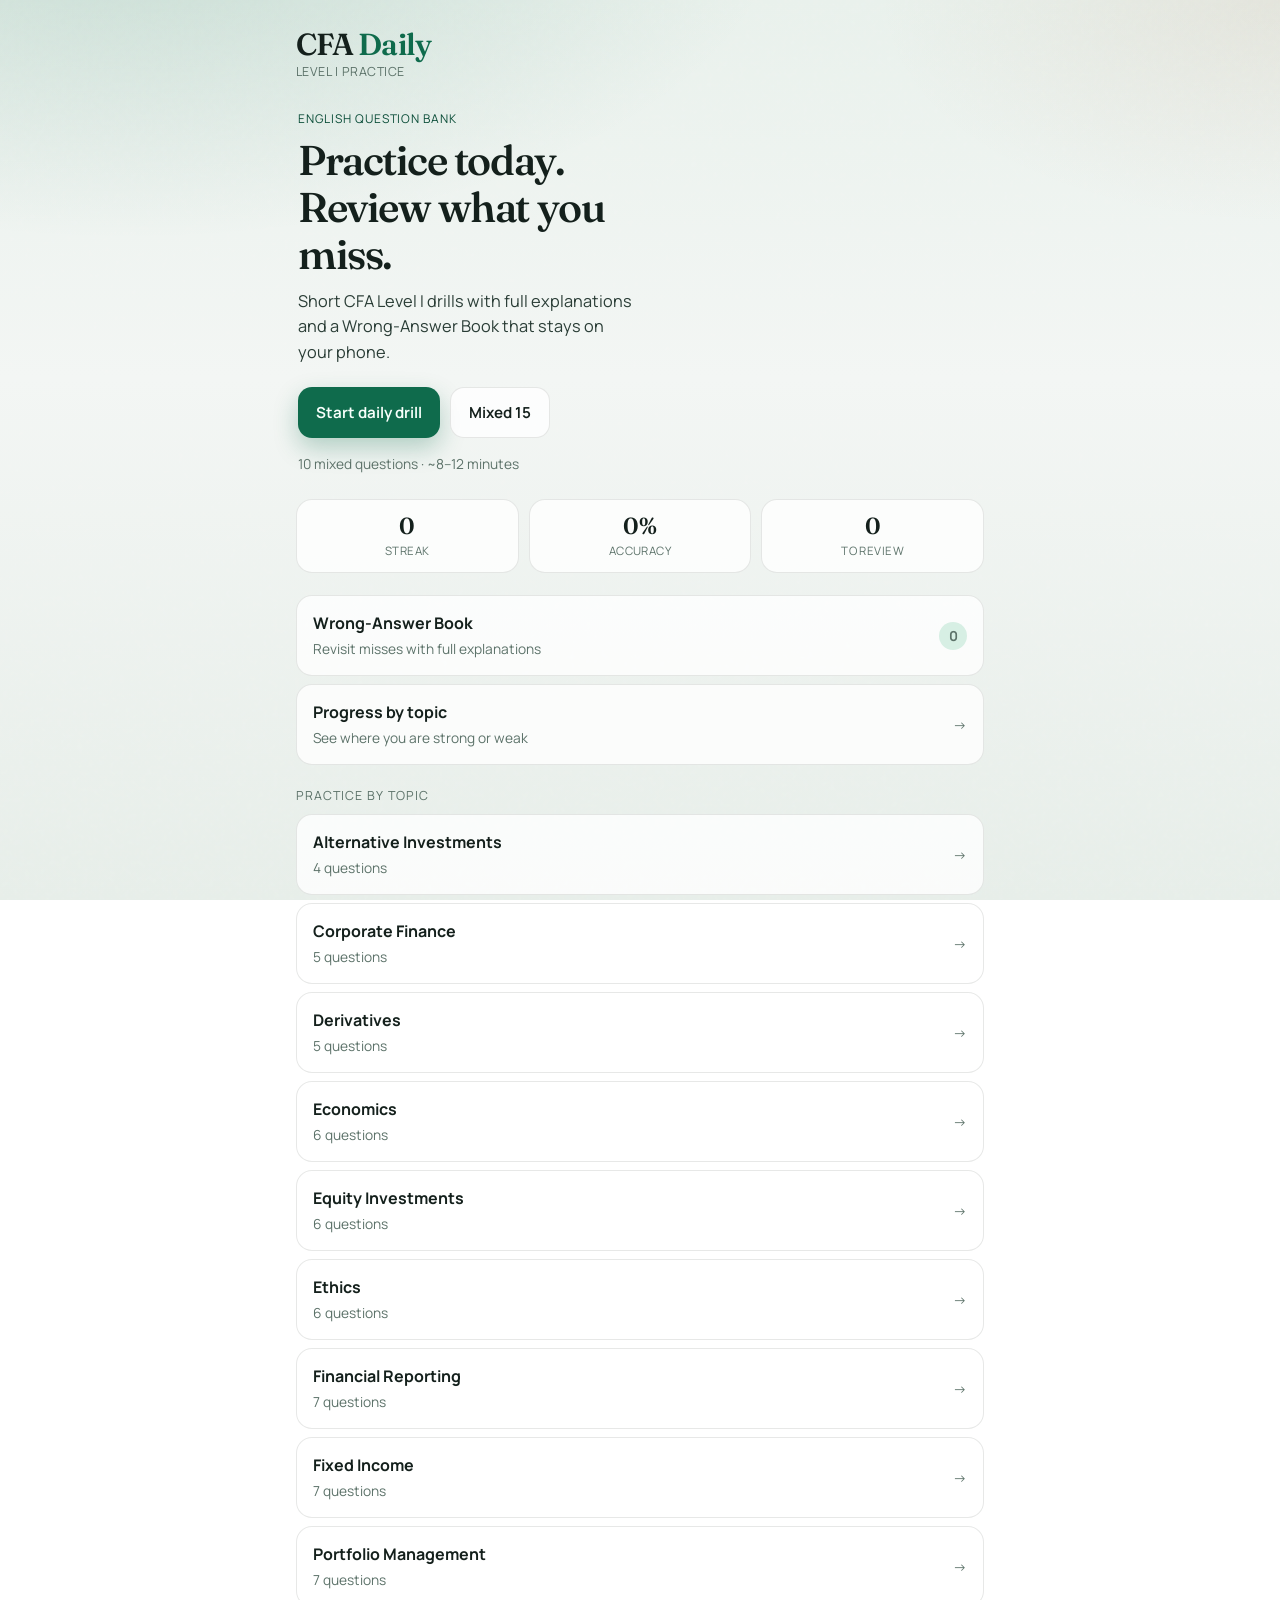
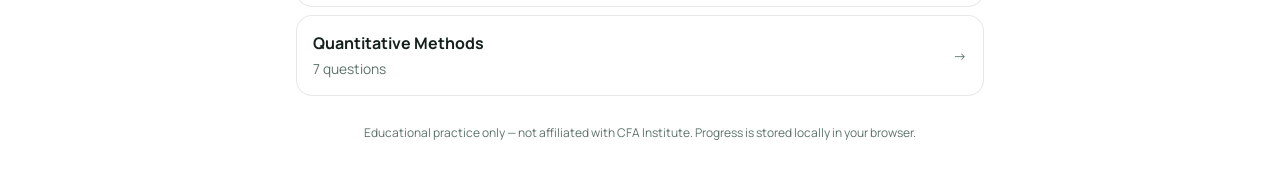
==== cfa-prep/index.html @ 981ec072 "Add CFA Daily: mobile Level I practice quiz English question bank with explanations, daily drills, t" ====
<!DOCTYPE html>
<html lang="en">
  <head>
    <meta charset="UTF-8" />
    <meta name="viewport" content="width=device-width, initial-scale=1, viewport-fit=cover" />
    <meta name="theme-color" content="#0f6b4c" />
    <meta name="description" content="CFA Level I practice quiz with explanations and wrong-answer review. Mobile-friendly daily drill." />
    <meta name="apple-mobile-web-app-capable" content="yes" />
    <meta name="apple-mobile-web-app-status-bar-style" content="default" />
    <title>CFA Daily — Practice &amp; Review</title>
    <link rel="preconnect" href="https://fonts.googleapis.com" />
    <link rel="preconnect" href="https://fonts.gstatic.com" crossorigin />
    <link href="https://fonts.googleapis.com/css2?family=Fraunces:opsz,wght@9..144,500;9..144,600;9..144,700&family=Manrope:wght@400;500;600;700;800&display=swap" rel="stylesheet" />
    <link rel="stylesheet" href="./css/styles.css" />
    <link rel="icon" href="data:image/svg+xml,%3Csvg xmlns='http://www.w3.org/2000/svg' viewBox='0 0 64 64'%3E%3Crect width='64' height='64' rx='14' fill='%230f6b4c'/%3E%3Ctext x='50%25' y='54%25' text-anchor='middle' font-size='28' font-family='Georgia,serif' fill='white'%3EC%3C/text%3E%3C/svg%3E" />
  </head>
  <body>
    <div id="app">
      <header class="topbar">
        <div class="brand">
          <div class="brand-mark">CFA <span>Daily</span></div>
          <div class="brand-sub">Level I practice</div>
        </div>
        <button type="button" class="icon-btn hidden" id="btn-back" aria-label="Back to home">
          <svg width="18" height="18" viewBox="0 0 24 24" fill="none" stroke="currentColor" stroke-width="2.2" stroke-linecap="round" stroke-linejoin="round" aria-hidden="true"><path d="M15 18l-6-6 6-6"/></svg>
        </button>
      </header>

      <!-- HOME -->
      <section class="screen active" data-screen="home">
        <div class="hero-panel">
          <div class="hero-kicker">English question bank</div>
          <h1 class="hero-title">Practice today. Review what you miss.</h1>
          <p class="hero-copy">Short CFA Level I drills with full explanations and a Wrong-Answer Book that stays on your phone.</p>
          <div class="cta-row">
            <button type="button" class="btn btn-primary" id="btn-daily"><span id="daily-cta">Start daily drill</span></button>
            <button type="button" class="btn btn-secondary" id="btn-mixed">Mixed 15</button>
          </div>
          <p class="brand-sub" id="daily-hint" style="text-transform:none;letter-spacing:0;margin:-12px 0 20px;font-size:0.86rem">10 mixed questions · ~8–12 minutes</p>
        </div>

        <div class="stats-strip" aria-label="Progress summary">
          <div class="stat">
            <div class="stat-value" id="stat-streak">0</div>
            <div class="stat-label">Streak</div>
          </div>
          <div class="stat">
            <div class="stat-value" id="stat-accuracy">0%</div>
            <div class="stat-label">Accuracy</div>
          </div>
          <div class="stat">
            <div class="stat-value" id="stat-wrong">0</div>
            <div class="stat-label">To review</div>
          </div>
        </div>

        <div class="menu-list" style="margin-bottom:22px">
          <button type="button" class="menu-item" id="btn-wrongbook">
            <div>
              <strong>Wrong-Answer Book</strong>
              <span>Revisit misses with full explanations</span>
            </div>
            <span class="badge" id="wrong-count-badge">0</span>
          </button>
          <button type="button" class="menu-item" id="btn-progress">
            <div>
              <strong>Progress by topic</strong>
              <span>See where you are strong or weak</span>
            </div>
            <span class="chev" aria-hidden="true">→</span>
          </button>
        </div>

        <p class="section-label">Practice by topic</p>
        <div class="topic-list" id="topic-list"></div>

        <p class="footer-note">Educational practice only — not affiliated with CFA Institute. Progress is stored locally in your browser.</p>
      </section>

      <!-- QUIZ -->
      <section class="screen" data-screen="quiz">
        <div class="quiz-meta">
          <span id="quiz-progress-label">Question 1 of 10</span>
          <span id="quiz-mode-label">Daily drill</span>
        </div>
        <div class="progress-track" aria-hidden="true"><div class="progress-fill" id="progress-fill"></div></div>
        <div class="topic-chip" id="topic-chip">Ethics</div>
        <h2 class="stem" id="stem"></h2>
        <div class="choices" id="choices"></div>
        <div class="feedback hidden" id="feedback"></div>
        <div class="quiz-actions hidden" id="quiz-actions">
          <button type="button" class="btn btn-primary btn-block" id="btn-next">Next question</button>
        </div>
      </section>

      <!-- RESULTS -->
      <section class="screen" data-screen="results">
        <div class="result-card">
          <div class="hero-kicker">Session complete</div>
          <div class="result-score" id="result-score">0%</div>
          <p id="result-detail">0 correct · 0 missed</p>
          <p id="result-note" style="margin-top:12px;max-width:32ch;margin-left:auto;margin-right:auto"></p>
        </div>
        <div class="cta-row" style="flex-direction:column">
          <button type="button" class="btn btn-primary btn-block" id="btn-results-review">Review missed in this session</button>
          <button type="button" class="btn btn-secondary btn-block" id="btn-results-home">Back to home</button>
        </div>
      </section>

      <!-- WRONG BOOK -->
      <section class="screen" data-screen="wrongbook">
        <h1 class="hero-title" style="font-size:1.8rem;max-width:none;margin-bottom:8px">Wrong-Answer Book</h1>
        <p class="hero-copy" style="margin-bottom:16px">Missed questions and explanations. Get them right in review mode to clear them.</p>
        <div class="cta-row">
          <button type="button" class="btn btn-primary" id="btn-review-wrongs">Quiz me on these</button>
          <button type="button" class="btn btn-secondary" id="btn-clear-wrongs">Clear book</button>
        </div>
        <div id="wrong-list"></div>
      </section>

      <!-- PROGRESS -->
      <section class="screen" data-screen="progress">
        <h1 class="hero-title" style="font-size:1.8rem;max-width:none;margin-bottom:16px">Your progress</h1>
        <div class="stats-strip">
          <div class="stat">
            <div class="stat-value" id="prog-answered">0</div>
            <div class="stat-label">Answered</div>
          </div>
          <div class="stat">
            <div class="stat-value" id="prog-correct">0</div>
            <div class="stat-label">Correct</div>
          </div>
          <div class="stat">
            <div class="stat-value" id="prog-accuracy">0%</div>
            <div class="stat-label">Accuracy</div>
          </div>
        </div>
        <div class="stat" style="margin-bottom:18px;text-align:left;display:flex;justify-content:space-between;align-items:center">
          <div>
            <div class="stat-label" style="text-align:left">Daily streak</div>
            <div style="font-size:0.9rem;color:var(--muted);margin-top:4px">Complete one daily drill per day</div>
          </div>
          <div class="stat-value" id="prog-streak" style="margin:0">0</div>
        </div>
        <p class="section-label">By topic</p>
        <div class="topic-list" id="topic-stats"></div>
        <div class="settings-card" style="margin-top:20px">
          <h3>Reset this device</h3>
          <p>Clears streak, accuracy, and Wrong-Answer Book stored in this browser.</p>
          <button type="button" class="btn btn-secondary" id="btn-reset">Reset progress</button>
        </div>
      </section>
    </div>

    <script src="./data/questions.js"></script>
    <script src="./js/app.js"></script>
  </body>
</html>
---- cfa-prep/css/styles.css ----
:root {
  --ink: #14201c;
  --ink-soft: #2a3d36;
  --muted: #5c7269;
  --line: rgba(20, 32, 28, 0.1);
  --paper: #f3f6f4;
  --panel: rgba(255, 255, 255, 0.78);
  --panel-solid: #ffffff;
  --accent: #0f6b4c;
  --accent-deep: #0a4d38;
  --accent-soft: #d7efe4;
  --warn: #9a4b1a;
  --danger: #9b2c2c;
  --ok: #0f6b4c;
  --shadow: 0 18px 50px rgba(20, 32, 28, 0.08);
  --radius: 18px;
  --font-display: "Fraunces", Georgia, serif;
  --font-body: "Manrope", "Segoe UI", sans-serif;
  --safe-bottom: env(safe-area-inset-bottom, 0px);
}

*,
*::before,
*::after {
  box-sizing: border-box;
}

html {
  -webkit-text-size-adjust: 100%;
}

body {
  margin: 0;
  min-height: 100dvh;
  font-family: var(--font-body);
  color: var(--ink);
  background:
    radial-gradient(1200px 600px at 10% -10%, rgba(15, 107, 76, 0.16), transparent 55%),
    radial-gradient(900px 500px at 100% 0%, rgba(154, 75, 26, 0.08), transparent 45%),
    linear-gradient(180deg, #e9f1ec 0%, var(--paper) 42%, #e7eee9 100%);
  background-attachment: fixed;
}

body::before {
  content: "";
  position: fixed;
  inset: 0;
  pointer-events: none;
  opacity: 0.35;
  background-image: url("data:image/svg+xml,%3Csvg viewBox='0 0 200 200' xmlns='http://www.w3.org/2000/svg'%3E%3Cfilter id='n'%3E%3CfeTurbulence type='fractalNoise' baseFrequency='0.85' numOctaves='2' stitchTiles='stitch'/%3E%3C/filter%3E%3Crect width='100%25' height='100%25' filter='url(%23n)' opacity='0.45'/%3E%3C/svg%3E");
  mix-blend-mode: soft-light;
  z-index: 0;
}

#app {
  position: relative;
  z-index: 1;
  width: min(720px, 100%);
  margin: 0 auto;
  min-height: 100dvh;
  padding: 20px 16px calc(28px + var(--safe-bottom));
}

.topbar {
  display: flex;
  align-items: center;
  justify-content: space-between;
  gap: 12px;
  margin-bottom: 18px;
}

.brand {
  display: flex;
  flex-direction: column;
  gap: 2px;
}

.brand-mark {
  font-family: var(--font-display);
  font-weight: 600;
  font-size: clamp(1.55rem, 5vw, 1.9rem);
  letter-spacing: -0.03em;
  line-height: 1.1;
  color: var(--ink);
}

.brand-mark span {
  color: var(--accent);
}

.brand-sub {
  font-size: 0.78rem;
  color: var(--muted);
  letter-spacing: 0.04em;
  text-transform: uppercase;
}

.icon-btn {
  appearance: none;
  border: 1px solid var(--line);
  background: var(--panel);
  backdrop-filter: blur(10px);
  color: var(--ink);
  width: 42px;
  height: 42px;
  border-radius: 12px;
  display: grid;
  place-items: center;
  cursor: pointer;
  transition: transform 0.2s ease, background 0.2s ease;
}

.icon-btn:active {
  transform: scale(0.96);
}

.screen {
  display: none;
  animation: rise 0.45s ease both;
}

.screen.active {
  display: block;
}

@keyframes rise {
  from {
    opacity: 0;
    transform: translateY(10px);
  }
  to {
    opacity: 1;
    transform: translateY(0);
  }
}

.hero-panel {
  padding: 8px 2px 6px;
}

.hero-kicker {
  display: inline-block;
  font-size: 0.75rem;
  letter-spacing: 0.08em;
  text-transform: uppercase;
  color: var(--accent-deep);
  margin-bottom: 10px;
}

.hero-title {
  font-family: var(--font-display);
  font-size: clamp(2rem, 7vw, 2.6rem);
  font-weight: 550;
  letter-spacing: -0.035em;
  line-height: 1.12;
  margin: 0 0 12px;
  max-width: 14ch;
}

.hero-copy {
  margin: 0 0 22px;
  color: var(--ink-soft);
  font-size: 1.02rem;
  line-height: 1.55;
  max-width: 34ch;
}

.cta-row {
  display: flex;
  flex-wrap: wrap;
  gap: 10px;
  margin-bottom: 28px;
}

.btn {
  appearance: none;
  border: none;
  border-radius: 14px;
  padding: 14px 18px;
  font-family: var(--font-body);
  font-weight: 650;
  font-size: 0.95rem;
  cursor: pointer;
  transition: transform 0.18s ease, box-shadow 0.18s ease, background 0.18s ease;
}

.btn:active {
  transform: translateY(1px) scale(0.99);
}

.btn-primary {
  background: var(--accent);
  color: #f7fffb;
  box-shadow: 0 10px 24px rgba(15, 107, 76, 0.28);
}

.btn-primary:hover {
  background: var(--accent-deep);
}

.btn-secondary {
  background: var(--panel);
  color: var(--ink);
  border: 1px solid var(--line);
  backdrop-filter: blur(8px);
}

.btn-ghost {
  background: transparent;
  color: var(--accent-deep);
  padding-inline: 8px;
}

.btn-block {
  width: 100%;
}

.stats-strip {
  display: grid;
  grid-template-columns: repeat(3, 1fr);
  gap: 10px;
  margin-bottom: 22px;
}

.stat {
  background: var(--panel);
  border: 1px solid var(--line);
  border-radius: 16px;
  padding: 14px 12px;
  text-align: center;
  backdrop-filter: blur(8px);
}

.stat-value {
  font-family: var(--font-display);
  font-size: 1.45rem;
  font-weight: 600;
  line-height: 1;
  margin-bottom: 6px;
}

.stat-label {
  font-size: 0.72rem;
  color: var(--muted);
  letter-spacing: 0.04em;
  text-transform: uppercase;
}

.section-label {
  font-size: 0.78rem;
  letter-spacing: 0.08em;
  text-transform: uppercase;
  color: var(--muted);
  margin: 0 0 10px;
}

.topic-list,
.menu-list {
  display: flex;
  flex-direction: column;
  gap: 8px;
}

.menu-item,
.topic-item {
  display: flex;
  align-items: center;
  justify-content: space-between;
  gap: 12px;
  width: 100%;
  text-align: left;
  padding: 16px 16px;
  border-radius: 16px;
  border: 1px solid var(--line);
  background: var(--panel);
  backdrop-filter: blur(8px);
  color: inherit;
  font: inherit;
  cursor: pointer;
  transition: transform 0.18s ease, border-color 0.18s ease, background 0.18s ease;
}

.menu-item:hover,
.topic-item:hover {
  border-color: rgba(15, 107, 76, 0.35);
  background: rgba(255, 255, 255, 0.92);
}

.menu-item:active,
.topic-item:active {
  transform: scale(0.99);
}

.menu-item strong,
.topic-item strong {
  display: block;
  font-weight: 700;
  margin-bottom: 3px;
}

.menu-item span,
.topic-item span {
  color: var(--muted);
  font-size: 0.86rem;
}

.chev {
  color: var(--accent);
  font-size: 1.2rem;
  flex-shrink: 0;
}

.badge {
  display: inline-flex;
  align-items: center;
  justify-content: center;
  min-width: 28px;
  height: 28px;
  padding: 0 8px;
  border-radius: 999px;
  background: var(--accent-soft);
  color: var(--accent-deep);
  font-size: 0.8rem;
  font-weight: 700;
}

.quiz-meta {
  display: flex;
  align-items: center;
  justify-content: space-between;
  gap: 10px;
  margin-bottom: 14px;
  color: var(--muted);
  font-size: 0.85rem;
}

.progress-track {
  height: 6px;
  border-radius: 999px;
  background: rgba(20, 32, 28, 0.08);
  overflow: hidden;
  margin-bottom: 18px;
}

.progress-fill {
  height: 100%;
  width: 0%;
  background: linear-gradient(90deg, var(--accent), #1fa875);
  border-radius: inherit;
  transition: width 0.35s ease;
}

.topic-chip {
  display: inline-block;
  font-size: 0.72rem;
  letter-spacing: 0.05em;
  text-transform: uppercase;
  color: var(--accent-deep);
  background: var(--accent-soft);
  padding: 6px 10px;
  border-radius: 999px;
  margin-bottom: 12px;
}

.stem {
  font-family: var(--font-display);
  font-size: clamp(1.2rem, 4.4vw, 1.45rem);
  font-weight: 550;
  line-height: 1.35;
  letter-spacing: -0.02em;
  margin: 0 0 18px;
}

.choices {
  display: flex;
  flex-direction: column;
  gap: 10px;
}

.choice {
  appearance: none;
  width: 100%;
  text-align: left;
  border: 1px solid var(--line);
  background: var(--panel-solid);
  border-radius: 16px;
  padding: 14px 14px 14px 16px;
  font: inherit;
  color: inherit;
  cursor: pointer;
  display: grid;
  grid-template-columns: 28px 1fr;
  gap: 12px;
  align-items: start;
  transition: border-color 0.2s ease, background 0.2s ease, transform 0.15s ease;
}

.choice:active:not(:disabled) {
  transform: scale(0.99);
}

.choice:disabled {
  cursor: default;
}

.choice-key {
  width: 28px;
  height: 28px;
  border-radius: 9px;
  display: grid;
  place-items: center;
  font-weight: 700;
  font-size: 0.82rem;
  background: #eef3f0;
  color: var(--ink-soft);
}

.choice.selected {
  border-color: rgba(15, 107, 76, 0.55);
  background: #f2fbf7;
}

.choice.correct {
  border-color: rgba(15, 107, 76, 0.7);
  background: #e8f7ef;
}

.choice.correct .choice-key {
  background: var(--accent);
  color: white;
}

.choice.wrong {
  border-color: rgba(155, 44, 44, 0.55);
  background: #fdf2f2;
}

.choice.wrong .choice-key {
  background: var(--danger);
  color: white;
}

.feedback {
  margin-top: 16px;
  padding: 16px;
  border-radius: 16px;
  border: 1px solid var(--line);
  background: rgba(255, 255, 255, 0.9);
  animation: rise 0.35s ease both;
}

.feedback.ok {
  border-color: rgba(15, 107, 76, 0.3);
}

.feedback.bad {
  border-color: rgba(155, 44, 44, 0.25);
}

.feedback-title {
  font-weight: 750;
  margin-bottom: 8px;
}

.feedback-title.ok {
  color: var(--ok);
}

.feedback-title.bad {
  color: var(--danger);
}

.feedback p {
  margin: 0;
  color: var(--ink-soft);
  line-height: 1.55;
  font-size: 0.95rem;
}

.quiz-actions {
  margin-top: 16px;
  display: flex;
  gap: 10px;
}

.result-card {
  background: var(--panel);
  border: 1px solid var(--line);
  border-radius: 20px;
  padding: 22px 18px;
  text-align: center;
  margin-bottom: 18px;
  box-shadow: var(--shadow);
}

.result-score {
  font-family: var(--font-display);
  font-size: 3rem;
  font-weight: 600;
  letter-spacing: -0.04em;
  line-height: 1;
  margin: 8px 0 6px;
  color: var(--accent-deep);
}

.result-card p {
  margin: 0;
  color: var(--muted);
}

.review-item {
  border: 1px solid var(--line);
  background: var(--panel);
  border-radius: 16px;
  padding: 16px;
  margin-bottom: 10px;
}

.review-item h3 {
  font-family: var(--font-display);
  font-size: 1.05rem;
  font-weight: 550;
  margin: 8px 0 10px;
  line-height: 1.35;
}

.review-meta {
  display: flex;
  flex-wrap: wrap;
  gap: 8px;
  align-items: center;
  margin-bottom: 4px;
}

.pill {
  font-size: 0.72rem;
  padding: 4px 8px;
  border-radius: 999px;
  background: #eef2f0;
  color: var(--muted);
}

.pill.danger {
  background: #fde8e8;
  color: var(--danger);
}

.your-answer,
.correct-answer {
  font-size: 0.9rem;
  margin: 6px 0;
  line-height: 1.4;
}

.your-answer {
  color: var(--danger);
}

.correct-answer {
  color: var(--ok);
}

.explain {
  margin-top: 10px;
  padding-top: 10px;
  border-top: 1px solid var(--line);
  color: var(--ink-soft);
  font-size: 0.92rem;
  line-height: 1.5;
}

.empty {
  text-align: center;
  padding: 36px 16px;
  color: var(--muted);
}

.empty h2 {
  font-family: var(--font-display);
  color: var(--ink);
  margin: 0 0 8px;
}

.settings-card {
  background: var(--panel);
  border: 1px solid var(--line);
  border-radius: 16px;
  padding: 16px;
  margin-bottom: 12px;
}

.settings-card h3 {
  margin: 0 0 6px;
  font-size: 1rem;
}

.settings-card p {
  margin: 0 0 12px;
  color: var(--muted);
  font-size: 0.9rem;
  line-height: 1.45;
}

.footer-note {
  margin-top: 28px;
  font-size: 0.75rem;
  color: var(--muted);
  line-height: 1.45;
  text-align: center;
}

.hidden {
  display: none !important;
}

@media (min-width: 720px) {
  #app {
    padding-top: 28px;
  }
}
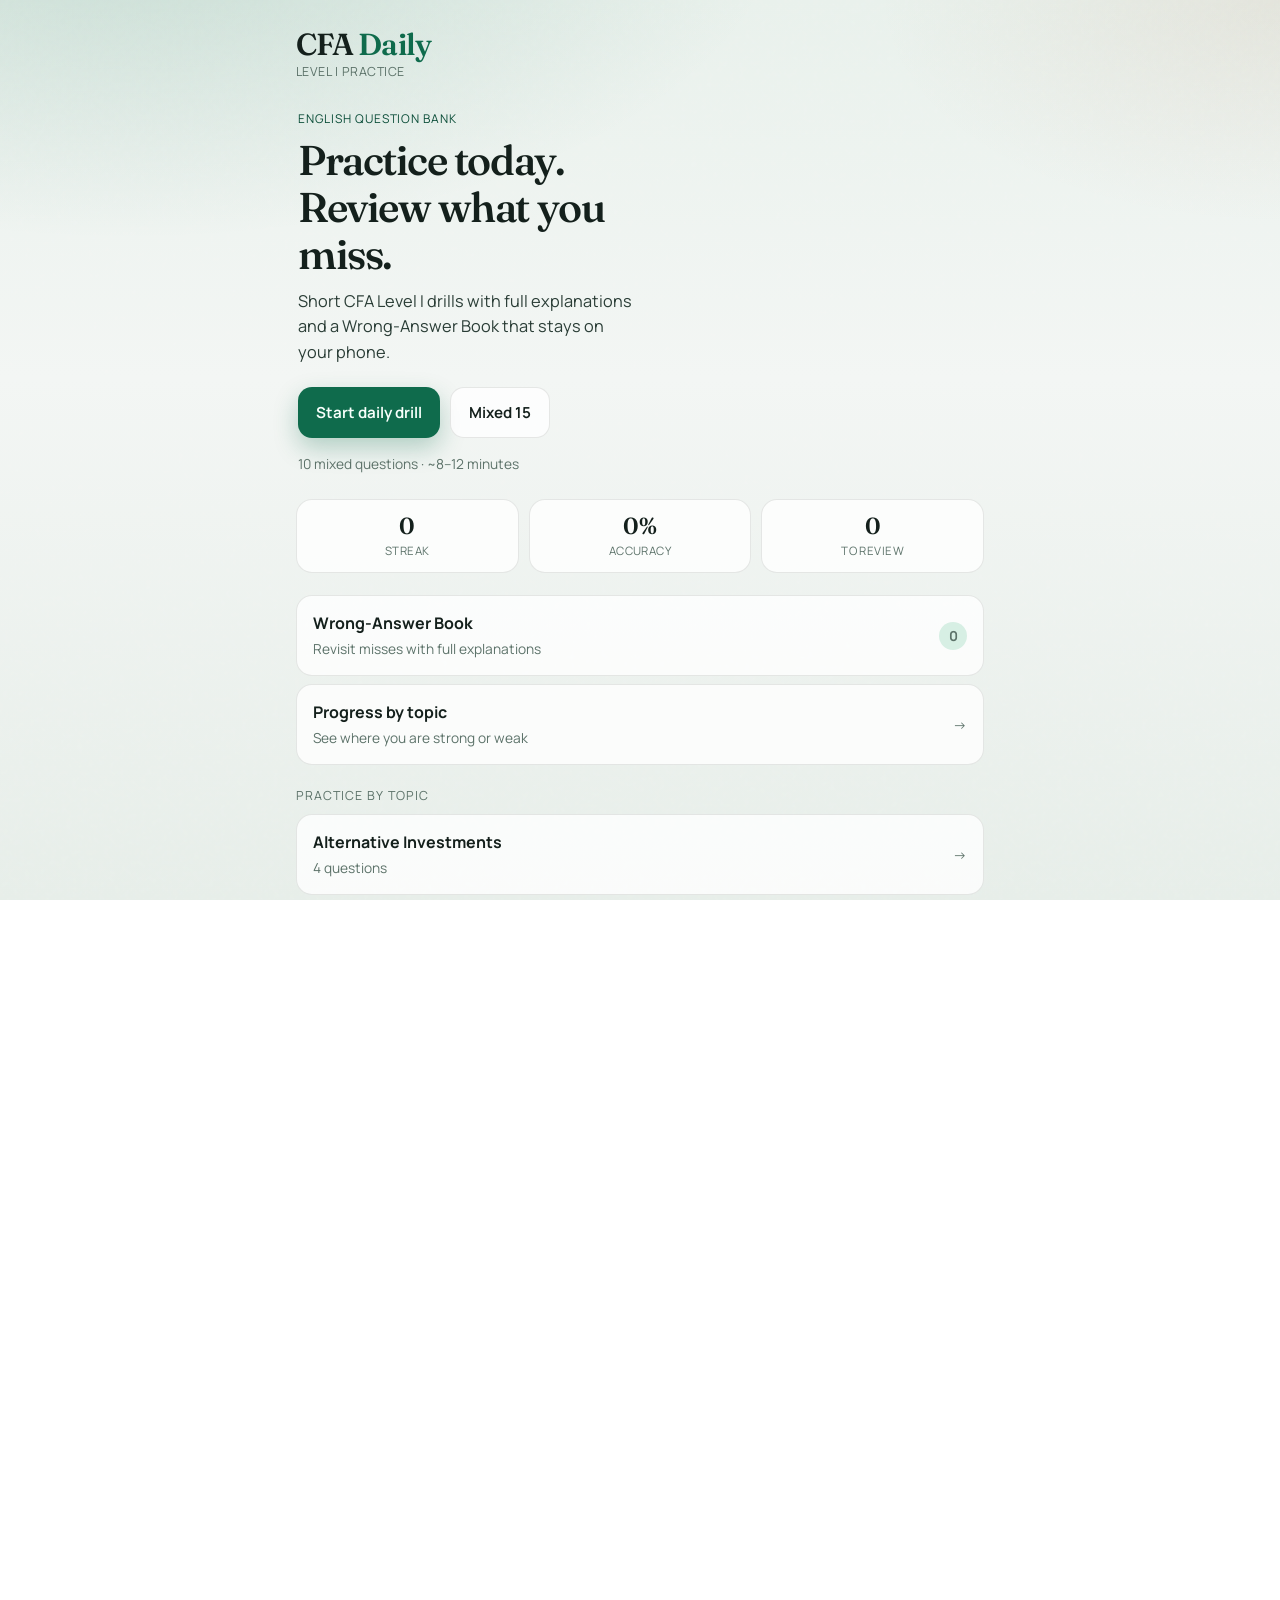
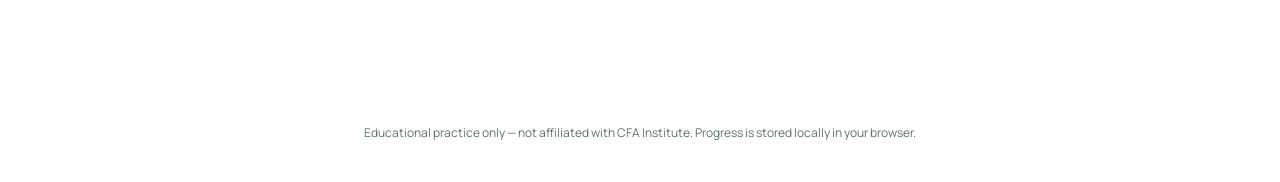
==== commit ffe5a9f6: "Ship self-contained CFA Daily page and enable Pages auto-setup Inline CSS/JS into index.html so mobi" ====
--- a/cfa-prep/index.html
+++ b/cfa-prep/index.html
@@ -11,7 +11,629 @@
     <link rel="preconnect" href="https://fonts.googleapis.com" />
     <link rel="preconnect" href="https://fonts.gstatic.com" crossorigin />
     <link href="https://fonts.googleapis.com/css2?family=Fraunces:opsz,wght@9..144,500;9..144,600;9..144,700&family=Manrope:wght@400;500;600;700;800&display=swap" rel="stylesheet" />
-    <link rel="stylesheet" href="./css/styles.css" />
+    <style>
+:root {
+  --ink: #14201c;
+  --ink-soft: #2a3d36;
+  --muted: #5c7269;
+  --line: rgba(20, 32, 28, 0.1);
+  --paper: #f3f6f4;
+  --panel: rgba(255, 255, 255, 0.78);
+  --panel-solid: #ffffff;
+  --accent: #0f6b4c;
+  --accent-deep: #0a4d38;
+  --accent-soft: #d7efe4;
+  --warn: #9a4b1a;
+  --danger: #9b2c2c;
+  --ok: #0f6b4c;
+  --shadow: 0 18px 50px rgba(20, 32, 28, 0.08);
+  --radius: 18px;
+  --font-display: "Fraunces", Georgia, serif;
+  --font-body: "Manrope", "Segoe UI", sans-serif;
+  --safe-bottom: env(safe-area-inset-bottom, 0px);
+}
+
+*,
+*::before,
+*::after {
+  box-sizing: border-box;
+}
+
+html {
+  -webkit-text-size-adjust: 100%;
+}
+
+body {
+  margin: 0;
+  min-height: 100dvh;
+  font-family: var(--font-body);
+  color: var(--ink);
+  background:
+    radial-gradient(1200px 600px at 10% -10%, rgba(15, 107, 76, 0.16), transparent 55%),
+    radial-gradient(900px 500px at 100% 0%, rgba(154, 75, 26, 0.08), transparent 45%),
+    linear-gradient(180deg, #e9f1ec 0%, var(--paper) 42%, #e7eee9 100%);
+  background-attachment: fixed;
+}
+
+body::before {
+  content: "";
+  position: fixed;
+  inset: 0;
+  pointer-events: none;
+  opacity: 0.35;
+  background-image: url("data:image/svg+xml,%3Csvg viewBox='0 0 200 200' xmlns='http://www.w3.org/2000/svg'%3E%3Cfilter id='n'%3E%3CfeTurbulence type='fractalNoise' baseFrequency='0.85' numOctaves='2' stitchTiles='stitch'/%3E%3C/filter%3E%3Crect width='100%25' height='100%25' filter='url(%23n)' opacity='0.45'/%3E%3C/svg%3E");
+  mix-blend-mode: soft-light;
+  z-index: 0;
+}
+
+#app {
+  position: relative;
+  z-index: 1;
+  width: min(720px, 100%);
+  margin: 0 auto;
+  min-height: 100dvh;
+  padding: 20px 16px calc(28px + var(--safe-bottom));
+}
+
+.topbar {
+  display: flex;
+  align-items: center;
+  justify-content: space-between;
+  gap: 12px;
+  margin-bottom: 18px;
+}
+
+.brand {
+  display: flex;
+  flex-direction: column;
+  gap: 2px;
+}
+
+.brand-mark {
+  font-family: var(--font-display);
+  font-weight: 600;
+  font-size: clamp(1.55rem, 5vw, 1.9rem);
+  letter-spacing: -0.03em;
+  line-height: 1.1;
+  color: var(--ink);
+}
+
+.brand-mark span {
+  color: var(--accent);
+}
+
+.brand-sub {
+  font-size: 0.78rem;
+  color: var(--muted);
+  letter-spacing: 0.04em;
+  text-transform: uppercase;
+}
+
+.icon-btn {
+  appearance: none;
+  border: 1px solid var(--line);
+  background: var(--panel);
+  backdrop-filter: blur(10px);
+  color: var(--ink);
+  width: 42px;
+  height: 42px;
+  border-radius: 12px;
+  display: grid;
+  place-items: center;
+  cursor: pointer;
+  transition: transform 0.2s ease, background 0.2s ease;
+}
+
+.icon-btn:active {
+  transform: scale(0.96);
+}
+
+.screen {
+  display: none;
+  animation: rise 0.45s ease both;
+}
+
+.screen.active {
+  display: block;
+}
+
+@keyframes rise {
+  from {
+    opacity: 0;
+    transform: translateY(10px);
+  }
+  to {
+    opacity: 1;
+    transform: translateY(0);
+  }
+}
+
+.hero-panel {
+  padding: 8px 2px 6px;
+}
+
+.hero-kicker {
+  display: inline-block;
+  font-size: 0.75rem;
+  letter-spacing: 0.08em;
+  text-transform: uppercase;
+  color: var(--accent-deep);
+  margin-bottom: 10px;
+}
+
+.hero-title {
+  font-family: var(--font-display);
+  font-size: clamp(2rem, 7vw, 2.6rem);
+  font-weight: 550;
+  letter-spacing: -0.035em;
+  line-height: 1.12;
+  margin: 0 0 12px;
+  max-width: 14ch;
+}
+
+.hero-copy {
+  margin: 0 0 22px;
+  color: var(--ink-soft);
+  font-size: 1.02rem;
+  line-height: 1.55;
+  max-width: 34ch;
+}
+
+.cta-row {
+  display: flex;
+  flex-wrap: wrap;
+  gap: 10px;
+  margin-bottom: 28px;
+}
+
+.btn {
+  appearance: none;
+  border: none;
+  border-radius: 14px;
+  padding: 14px 18px;
+  font-family: var(--font-body);
+  font-weight: 650;
+  font-size: 0.95rem;
+  cursor: pointer;
+  transition: transform 0.18s ease, box-shadow 0.18s ease, background 0.18s ease;
+}
+
+.btn:active {
+  transform: translateY(1px) scale(0.99);
+}
+
+.btn-primary {
+  background: var(--accent);
+  color: #f7fffb;
+  box-shadow: 0 10px 24px rgba(15, 107, 76, 0.28);
+}
+
+.btn-primary:hover {
+  background: var(--accent-deep);
+}
+
+.btn-secondary {
+  background: var(--panel);
+  color: var(--ink);
+  border: 1px solid var(--line);
+  backdrop-filter: blur(8px);
+}
+
+.btn-ghost {
+  background: transparent;
+  color: var(--accent-deep);
+  padding-inline: 8px;
+}
+
+.btn-block {
+  width: 100%;
+}
+
+.stats-strip {
+  display: grid;
+  grid-template-columns: repeat(3, 1fr);
+  gap: 10px;
+  margin-bottom: 22px;
+}
+
+.stat {
+  background: var(--panel);
+  border: 1px solid var(--line);
+  border-radius: 16px;
+  padding: 14px 12px;
+  text-align: center;
+  backdrop-filter: blur(8px);
+}
+
+.stat-value {
+  font-family: var(--font-display);
+  font-size: 1.45rem;
+  font-weight: 600;
+  line-height: 1;
+  margin-bottom: 6px;
+}
+
+.stat-label {
+  font-size: 0.72rem;
+  color: var(--muted);
+  letter-spacing: 0.04em;
+  text-transform: uppercase;
+}
+
+.section-label {
+  font-size: 0.78rem;
+  letter-spacing: 0.08em;
+  text-transform: uppercase;
+  color: var(--muted);
+  margin: 0 0 10px;
+}
+
+.topic-list,
+.menu-list {
+  display: flex;
+  flex-direction: column;
+  gap: 8px;
+}
+
+.menu-item,
+.topic-item {
+  display: flex;
+  align-items: center;
+  justify-content: space-between;
+  gap: 12px;
+  width: 100%;
+  text-align: left;
+  padding: 16px 16px;
+  border-radius: 16px;
+  border: 1px solid var(--line);
+  background: var(--panel);
+  backdrop-filter: blur(8px);
+  color: inherit;
+  font: inherit;
+  cursor: pointer;
+  transition: transform 0.18s ease, border-color 0.18s ease, background 0.18s ease;
+}
+
+.menu-item:hover,
+.topic-item:hover {
+  border-color: rgba(15, 107, 76, 0.35);
+  background: rgba(255, 255, 255, 0.92);
+}
+
+.menu-item:active,
+.topic-item:active {
+  transform: scale(0.99);
+}
+
+.menu-item strong,
+.topic-item strong {
+  display: block;
+  font-weight: 700;
+  margin-bottom: 3px;
+}
+
+.menu-item span,
+.topic-item span {
+  color: var(--muted);
+  font-size: 0.86rem;
+}
+
+.chev {
+  color: var(--accent);
+  font-size: 1.2rem;
+  flex-shrink: 0;
+}
+
+.badge {
+  display: inline-flex;
+  align-items: center;
+  justify-content: center;
+  min-width: 28px;
+  height: 28px;
+  padding: 0 8px;
+  border-radius: 999px;
+  background: var(--accent-soft);
+  color: var(--accent-deep);
+  font-size: 0.8rem;
+  font-weight: 700;
+}
+
+.quiz-meta {
+  display: flex;
+  align-items: center;
+  justify-content: space-between;
+  gap: 10px;
+  margin-bottom: 14px;
+  color: var(--muted);
+  font-size: 0.85rem;
+}
+
+.progress-track {
+  height: 6px;
+  border-radius: 999px;
+  background: rgba(20, 32, 28, 0.08);
+  overflow: hidden;
+  margin-bottom: 18px;
+}
+
+.progress-fill {
+  height: 100%;
+  width: 0%;
+  background: linear-gradient(90deg, var(--accent), #1fa875);
+  border-radius: inherit;
+  transition: width 0.35s ease;
+}
+
+.topic-chip {
+  display: inline-block;
+  font-size: 0.72rem;
+  letter-spacing: 0.05em;
+  text-transform: uppercase;
+  color: var(--accent-deep);
+  background: var(--accent-soft);
+  padding: 6px 10px;
+  border-radius: 999px;
+  margin-bottom: 12px;
+}
+
+.stem {
+  font-family: var(--font-display);
+  font-size: clamp(1.2rem, 4.4vw, 1.45rem);
+  font-weight: 550;
+  line-height: 1.35;
+  letter-spacing: -0.02em;
+  margin: 0 0 18px;
+}
+
+.choices {
+  display: flex;
+  flex-direction: column;
+  gap: 10px;
+}
+
+.choice {
+  appearance: none;
+  width: 100%;
+  text-align: left;
+  border: 1px solid var(--line);
+  background: var(--panel-solid);
+  border-radius: 16px;
+  padding: 14px 14px 14px 16px;
+  font: inherit;
+  color: inherit;
+  cursor: pointer;
+  display: grid;
+  grid-template-columns: 28px 1fr;
+  gap: 12px;
+  align-items: start;
+  transition: border-color 0.2s ease, background 0.2s ease, transform 0.15s ease;
+}
+
+.choice:active:not(:disabled) {
+  transform: scale(0.99);
+}
+
+.choice:disabled {
+  cursor: default;
+}
+
+.choice-key {
+  width: 28px;
+  height: 28px;
+  border-radius: 9px;
+  display: grid;
+  place-items: center;
+  font-weight: 700;
+  font-size: 0.82rem;
+  background: #eef3f0;
+  color: var(--ink-soft);
+}
+
+.choice.selected {
+  border-color: rgba(15, 107, 76, 0.55);
+  background: #f2fbf7;
+}
+
+.choice.correct {
+  border-color: rgba(15, 107, 76, 0.7);
+  background: #e8f7ef;
+}
+
+.choice.correct .choice-key {
+  background: var(--accent);
+  color: white;
+}
+
+.choice.wrong {
+  border-color: rgba(155, 44, 44, 0.55);
+  background: #fdf2f2;
+}
+
+.choice.wrong .choice-key {
+  background: var(--danger);
+  color: white;
+}
+
+.feedback {
+  margin-top: 16px;
+  padding: 16px;
+  border-radius: 16px;
+  border: 1px solid var(--line);
+  background: rgba(255, 255, 255, 0.9);
+  animation: rise 0.35s ease both;
+}
+
+.feedback.ok {
+  border-color: rgba(15, 107, 76, 0.3);
+}
+
+.feedback.bad {
+  border-color: rgba(155, 44, 44, 0.25);
+}
+
+.feedback-title {
+  font-weight: 750;
+  margin-bottom: 8px;
+}
+
+.feedback-title.ok {
+  color: var(--ok);
+}
+
+.feedback-title.bad {
+  color: var(--danger);
+}
+
+.feedback p {
+  margin: 0;
+  color: var(--ink-soft);
+  line-height: 1.55;
+  font-size: 0.95rem;
+}
+
+.quiz-actions {
+  margin-top: 16px;
+  display: flex;
+  gap: 10px;
+}
+
+.result-card {
+  background: var(--panel);
+  border: 1px solid var(--line);
+  border-radius: 20px;
+  padding: 22px 18px;
+  text-align: center;
+  margin-bottom: 18px;
+  box-shadow: var(--shadow);
+}
+
+.result-score {
+  font-family: var(--font-display);
+  font-size: 3rem;
+  font-weight: 600;
+  letter-spacing: -0.04em;
+  line-height: 1;
+  margin: 8px 0 6px;
+  color: var(--accent-deep);
+}
+
+.result-card p {
+  margin: 0;
+  color: var(--muted);
+}
+
+.review-item {
+  border: 1px solid var(--line);
+  background: var(--panel);
+  border-radius: 16px;
+  padding: 16px;
+  margin-bottom: 10px;
+}
+
+.review-item h3 {
+  font-family: var(--font-display);
+  font-size: 1.05rem;
+  font-weight: 550;
+  margin: 8px 0 10px;
+  line-height: 1.35;
+}
+
+.review-meta {
+  display: flex;
+  flex-wrap: wrap;
+  gap: 8px;
+  align-items: center;
+  margin-bottom: 4px;
+}
+
+.pill {
+  font-size: 0.72rem;
+  padding: 4px 8px;
+  border-radius: 999px;
+  background: #eef2f0;
+  color: var(--muted);
+}
+
+.pill.danger {
+  background: #fde8e8;
+  color: var(--danger);
+}
+
+.your-answer,
+.correct-answer {
+  font-size: 0.9rem;
+  margin: 6px 0;
+  line-height: 1.4;
+}
+
+.your-answer {
+  color: var(--danger);
+}
+
+.correct-answer {
+  color: var(--ok);
+}
+
+.explain {
+  margin-top: 10px;
+  padding-top: 10px;
+  border-top: 1px solid var(--line);
+  color: var(--ink-soft);
+  font-size: 0.92rem;
+  line-height: 1.5;
+}
+
+.empty {
+  text-align: center;
+  padding: 36px 16px;
+  color: var(--muted);
+}
+
+.empty h2 {
+  font-family: var(--font-display);
+  color: var(--ink);
+  margin: 0 0 8px;
+}
+
+.settings-card {
+  background: var(--panel);
+  border: 1px solid var(--line);
+  border-radius: 16px;
+  padding: 16px;
+  margin-bottom: 12px;
+}
+
+.settings-card h3 {
+  margin: 0 0 6px;
+  font-size: 1rem;
+}
+
+.settings-card p {
+  margin: 0 0 12px;
+  color: var(--muted);
+  font-size: 0.9rem;
+  line-height: 1.45;
+}
+
+.footer-note {
+  margin-top: 28px;
+  font-size: 0.75rem;
+  color: var(--muted);
+  line-height: 1.45;
+  text-align: center;
+}
+
+.hidden {
+  display: none !important;
+}
+
+@media (min-width: 720px) {
+  #app {
+    padding-top: 28px;
+  }
+}
+
+    </style>
     <link rel="icon" href="data:image/svg+xml,%3Csvg xmlns='http://www.w3.org/2000/svg' viewBox='0 0 64 64'%3E%3Crect width='64' height='64' rx='14' fill='%230f6b4c'/%3E%3Ctext x='50%25' y='54%25' text-anchor='middle' font-size='28' font-family='Georgia,serif' fill='white'%3EC%3C/text%3E%3C/svg%3E" />
   </head>
   <body>
@@ -152,7 +774,1309 @@
       </section>
     </div>
 
-    <script src="./data/questions.js"></script>
-    <script src="./js/app.js"></script>
+    <script>
+/* CFA Level I practice bank — educational use. Not affiliated with CFA Institute. */
+window.CFA_QUESTIONS = [
+  {
+    id: "eth-01",
+    topic: "Ethics",
+    level: "I",
+    difficulty: "medium",
+    stem: "According to the CFA Institute Code of Ethics, members and candidates must:",
+    choices: [
+      "Place their own interests above client interests when conflicts cannot be avoided.",
+      "Act with integrity, competence, diligence, and respect, and in an ethical manner.",
+      "Guarantee investment performance if they disclose all material risks.",
+      "Follow local law only when it is stricter than the Code and Standards."
+    ],
+    answer: 1,
+    explanation: "The Code requires acting with integrity, competence, diligence, respect, and in an ethical manner with the public, clients, prospects, employers, employees, colleagues, and other market participants. Client interests come first; performance guarantees are not permitted."
+  },
+  {
+    id: "eth-02",
+    topic: "Ethics",
+    level: "I",
+    difficulty: "medium",
+    stem: "A candidate learns of a material nonpublic acquisition before it is announced. The most appropriate action is to:",
+    choices: [
+      "Trade for personal accounts only after telling close family members.",
+      "Recommend the stock to clients with a disclaimer that information may be incomplete.",
+      "Not trade or cause others to trade until the information is public.",
+      "Trade only in related industry ETFs to avoid trading the issuer directly."
+    ],
+    answer: 2,
+    explanation: "Standard II(A) Material Nonpublic Information prohibits acting or causing others to act on material nonpublic information. Waiting until the information is public (and, where relevant, absorbed by the market) is required."
+  },
+  {
+    id: "eth-03",
+    topic: "Ethics",
+    level: "I",
+    difficulty: "hard",
+    stem: "Under Standard III(B) Fair Dealing, which practice is most consistent with the Standard?",
+    choices: [
+      "Disseminating a change in recommendation to large accounts first, then smaller accounts.",
+      "Giving all clients an opportunity to act on changes in recommendations in a fair manner.",
+      "Allowing portfolio managers to trade ahead of client orders in the same security.",
+      "Restricting new IPO allocations exclusively to the firm’s largest fee-paying clients."
+    ],
+    answer: 1,
+    explanation: "Fair Dealing requires fair and objective treatment. Changes in recommendations and investment actions should be disseminated so that all clients have a fair opportunity to act. Preferential treatment that disadvantages other clients violates the Standard."
+  },
+  {
+    id: "eth-04",
+    topic: "Ethics",
+    level: "I",
+    difficulty: "medium",
+    stem: "Gifts from a broker that could reasonably be expected to compromise independence should be:",
+    choices: [
+      "Accepted if valued under USD 100 and not disclosed.",
+      "Accepted only if used for entertainment of the broker’s clients.",
+      "Refused or disclosed and managed under the firm’s policies so independence is preserved.",
+      "Accepted freely because soft-dollar arrangements always cover gifts."
+    ],
+    answer: 2,
+    explanation: "Standard I(B) Independence and Objectivity requires members to use reasonable care and judgment to maintain independence. Gifts that could compromise objectivity should be refused or handled under clear policies with disclosure as appropriate."
+  },
+  {
+    id: "qua-01",
+    topic: "Quantitative Methods",
+    level: "I",
+    difficulty: "easy",
+    stem: "An investment grows from 100 to 121 over two years. The annual compound growth rate is closest to:",
+    choices: ["10.0%", "10.5%", "21.0%", "11.0%"],
+    answer: 0,
+    explanation: "121/100 = 1.21. The two-year compound factor implies (1 + r)^2 = 1.21 ⇒ 1 + r = √1.21 = 1.10 ⇒ r = 10%."
+  },
+  {
+    id: "qua-02",
+    topic: "Quantitative Methods",
+    level: "I",
+    difficulty: "medium",
+    stem: "If events A and B are independent, which statement is true?",
+    choices: [
+      "P(A|B) = P(A) + P(B)",
+      "P(A and B) = P(A) × P(B)",
+      "P(A or B) = P(A) × P(B)",
+      "P(A|B) = 0"
+    ],
+    answer: 1,
+    explanation: "Independence means the joint probability equals the product of the marginals: P(A ∩ B) = P(A)P(B). Also P(A|B) = P(A) when P(B) > 0."
+  },
+  {
+    id: "qua-03",
+    topic: "Quantitative Methods",
+    level: "I",
+    difficulty: "medium",
+    stem: "A normal distribution has mean 8% and standard deviation 4%. The approximate 95% confidence interval for a single observation is:",
+    choices: [
+      "4% to 12%",
+      "0% to 16%",
+      "−4% to 20%",
+      "2% to 14%"
+    ],
+    answer: 1,
+    explanation: "For a normal distribution, about 95% of observations lie within mean ± 2σ. Here 8% ± 2×4% ⇒ 0% to 16%."
+  },
+  {
+    id: "qua-04",
+    topic: "Quantitative Methods",
+    level: "I",
+    difficulty: "hard",
+    stem: "In hypothesis testing, failing to reject a false null hypothesis is:",
+    choices: [
+      "A Type I error",
+      "A Type II error",
+      "The power of the test",
+      "Evidence that the null is true"
+    ],
+    answer: 1,
+    explanation: "Type I error: reject a true null. Type II error: fail to reject a false null. Power is 1 − P(Type II)."
+  },
+  {
+    id: "qua-05",
+    topic: "Quantitative Methods",
+    level: "I",
+    difficulty: "medium",
+    stem: "The Sharpe ratio of a portfolio is most accurately described as:",
+    choices: [
+      "Excess return per unit of systematic risk",
+      "Excess return per unit of total risk",
+      "Total return per unit of downside risk",
+      "Alpha divided by residual risk"
+    ],
+    answer: 1,
+    explanation: "Sharpe ratio = (Rp − Rf) / σp, i.e., excess return per unit of total (stand-alone) risk. Treynor uses beta; information ratio uses residual risk."
+  },
+  {
+    id: "eco-01",
+    topic: "Economics",
+    level: "I",
+    difficulty: "easy",
+    stem: "All else equal, an increase in the money supply in the short run is most likely to:",
+    choices: [
+      "Increase interest rates and decrease aggregate demand",
+      "Decrease interest rates and increase aggregate demand",
+      "Increase interest rates and increase unemployment",
+      "Have no effect on output under sticky prices"
+    ],
+    answer: 1,
+    explanation: "In the short-run Keynesian framework, higher money supply lowers interest rates, stimulates investment/consumption, and raises aggregate demand and output."
+  },
+  {
+    id: "eco-02",
+    topic: "Economics",
+    level: "I",
+    difficulty: "medium",
+    stem: "If the price elasticity of demand is −2.0, a 5% price increase causes quantity demanded to:",
+    choices: [
+      "Fall by about 2.5%",
+      "Fall by about 5%",
+      "Fall by about 10%",
+      "Rise by about 10%"
+    ],
+    answer: 2,
+    explanation: "%ΔQ ≈ elasticity × %ΔP = (−2) × 5% = −10%. Quantity demanded falls about 10%."
+  },
+  {
+    id: "eco-03",
+    topic: "Economics",
+    level: "I",
+    difficulty: "medium",
+    stem: "Under purchasing power parity (PPP), if domestic inflation exceeds foreign inflation, the domestic currency should:",
+    choices: [
+      "Appreciate in the long run",
+      "Depreciate in the long run",
+      "Remain unchanged by definition",
+      "Appreciate only if interest rates also rise"
+    ],
+    answer: 1,
+    explanation: "Relative PPP: higher inflation currencies depreciate so that real exchange rates are stable over the long run."
+  },
+  {
+    id: "eco-04",
+    topic: "Economics",
+    level: "I",
+    difficulty: "hard",
+    stem: "A monopolist maximizes profit where:",
+    choices: [
+      "Price equals marginal cost",
+      "Marginal revenue equals marginal cost",
+      "Average revenue equals average total cost",
+      "Price equals average variable cost"
+    ],
+    answer: 1,
+    explanation: "Profit maximization for any firm with market power occurs where MR = MC. For a monopolist, P > MR, so P > MC at the optimum."
+  },
+  {
+    id: "fra-01",
+    topic: "Financial Reporting",
+    level: "I",
+    difficulty: "easy",
+    stem: "Which financial statement reports a company’s financial position at a point in time?",
+    choices: [
+      "Income statement",
+      "Statement of cash flows",
+      "Balance sheet",
+      "Statement of comprehensive income"
+    ],
+    answer: 2,
+    explanation: "The balance sheet (statement of financial position) shows assets, liabilities, and equity at a specific date. The income statement covers a period."
+  },
+  {
+    id: "fra-02",
+    topic: "Financial Reporting",
+    level: "I",
+    difficulty: "medium",
+    stem: "Under IFRS, development costs may be capitalized when:",
+    choices: [
+      "Research begins, if management intends to continue the project",
+      "Technical feasibility is established and other capitalization criteria are met",
+      "The product is marketed, regardless of feasibility",
+      "They can never be capitalized; all R&D is expensed"
+    ],
+    answer: 1,
+    explanation: "IFRS requires expensing research. Development may be capitalized once technical feasibility and other criteria (intention, ability, probable future benefits, reliable measurement) are met. US GAAP generally expenses both."
+  },
+  {
+    id: "fra-03",
+    topic: "Financial Reporting",
+    level: "I",
+    difficulty: "medium",
+    stem: "An increase in accounts receivable, holding sales constant, most likely indicates:",
+    choices: [
+      "Improving cash conversion",
+      "Deteriorating collection efficiency or looser credit",
+      "Higher inventory turnover",
+      "Lower days sales outstanding"
+    ],
+    answer: 1,
+    explanation: "With flat sales, rising A/R implies customers are paying more slowly (higher DSO), often from weaker collections or easier credit terms."
+  },
+  {
+    id: "fra-04",
+    topic: "Financial Reporting",
+    level: "I",
+    difficulty: "hard",
+    stem: "Compared with FIFO in a period of rising prices, LIFO inventory (where permitted) typically results in:",
+    choices: [
+      "Higher COGS and lower taxes",
+      "Lower COGS and higher taxes",
+      "Higher ending inventory and higher taxes",
+      "Identical COGS if turnover is high"
+    ],
+    answer: 0,
+    explanation: "Rising prices: LIFO assigns newer, higher costs to COGS → higher COGS, lower taxable income/taxes, and lower ending inventory versus FIFO."
+  },
+  {
+    id: "fra-05",
+    topic: "Financial Reporting",
+    level: "I",
+    difficulty: "medium",
+    stem: "Free cash flow to the firm (FCFF) starts from NOPAT and then:",
+    choices: [
+      "Adds non-cash charges, subtracts investments in working capital and fixed capital",
+      "Subtracts after-tax interest and adds net borrowing",
+      "Equals net income plus depreciation only",
+      "Ignores capital expenditures by definition"
+    ],
+    answer: 0,
+    explanation: "A common FCFF formulation: NOPAT + non-cash charges − WCInv − FCInv. FCFE further adjusts for after-tax interest and net borrowing."
+  },
+  {
+    id: "cfa-01",
+    topic: "Corporate Finance",
+    level: "I",
+    difficulty: "medium",
+    stem: "The weighted average cost of capital (WACC) is most appropriately used to discount:",
+    choices: [
+      "Equity cash flows when leverage changes each year",
+      "Free cash flows to the firm at the firm’s target capital structure",
+      "Dividends when the firm has no debt",
+      "After-tax earnings without regard to risk"
+    ],
+    answer: 1,
+    explanation: "WACC discounts FCFF when the capital structure weights reflect the financing mix applicable to the project/firm (often target weights)."
+  },
+  {
+    id: "cfa-02",
+    topic: "Corporate Finance",
+    level: "I",
+    difficulty: "easy",
+    stem: "A project’s NPV is positive. This most likely means:",
+    choices: [
+      "IRR is less than the cost of capital",
+      "The project earns more than the required return",
+      "Payback is longer than the project’s life",
+      "Accounting rate of return equals zero"
+    ],
+    answer: 1,
+    explanation: "NPV > 0 implies the present value of inflows exceeds outflows at the discount rate, so the project earns more than the required return (IRR > cost of capital for conventional projects)."
+  },
+  {
+    id: "cfa-03",
+    topic: "Corporate Finance",
+    level: "I",
+    difficulty: "medium",
+    stem: "Modigliani–Miller Proposition I without taxes states that:",
+    choices: [
+      "Firm value rises with leverage",
+      "Firm value is independent of capital structure",
+      "WACC rises linearly with the debt ratio",
+      "Equity cost is constant as leverage rises"
+    ],
+    answer: 1,
+    explanation: "MM I (no taxes, perfect markets): capital structure does not affect firm value. Equity cost rises with leverage, offsetting cheaper debt so WACC is constant."
+  },
+  {
+    id: "cfa-04",
+    topic: "Corporate Finance",
+    level: "I",
+    difficulty: "hard",
+    stem: "The primary agency conflict between shareholders and managers is best mitigated by:",
+    choices: [
+      "Maximizing short-term reported earnings only",
+      "Aligning compensation with long-term shareholder value",
+      "Eliminating all debt to avoid creditor monitoring",
+      "Allowing unrestricted use of corporate jets without disclosure"
+    ],
+    answer: 1,
+    explanation: "Aligning incentives (equity-based pay, performance metrics tied to long-term value), board oversight, and monitoring reduce manager–shareholder agency costs."
+  },
+  {
+    id: "eq-01",
+    topic: "Equity Investments",
+    level: "I",
+    difficulty: "easy",
+    stem: "In the Gordon growth model, value equals next year’s dividend divided by:",
+    choices: [
+      "Required return minus growth rate",
+      "Required return plus growth rate",
+      "Dividend yield minus growth",
+      "ROE minus payout ratio"
+    ],
+    answer: 0,
+    explanation: "P0 = D1 / (r − g), assuming constant growth forever and r > g."
+  },
+  {
+    id: "eq-02",
+    topic: "Equity Investments",
+    level: "I",
+    difficulty: "medium",
+    stem: "A stock’s beta measures:",
+    choices: [
+      "Total volatility relative to its peer group",
+      "Sensitivity of returns to market returns (systematic risk)",
+      "Idiosyncratic risk that diversification cannot reduce",
+      "Liquidity relative to average daily volume"
+    ],
+    answer: 1,
+    explanation: "Beta is the slope in the market model / CAPM: exposure to market (systematic) risk. Diversifiable risk is not rewarded in CAPM."
+  },
+  {
+    id: "eq-03",
+    topic: "Equity Investments",
+    level: "I",
+    difficulty: "medium",
+    stem: "Relative to passive indexing, active equity management seeks to:",
+    choices: [
+      "Match a benchmark’s return before fees",
+      "Earn positive alpha after adjusting for risk",
+      "Eliminate all systematic risk",
+      "Hold every security in market-cap weights"
+    ],
+    answer: 1,
+    explanation: "Active managers deviate from benchmarks to generate alpha (risk-adjusted excess return), at the cost of fees and active risk."
+  },
+  {
+    id: "eq-04",
+    topic: "Equity Investments",
+    level: "I",
+    difficulty: "hard",
+    stem: "Justified leading P/E based on fundamentals increases when, all else equal:",
+    choices: [
+      "Required return increases",
+      "Payout ratio decreases and growth is unchanged",
+      "Expected growth increases (with r − g still positive)",
+      "Risk-free rate rises while equity risk premium is unchanged"
+    ],
+    answer: 2,
+    explanation: "Justified leading P/E ≈ (payout) / (r − g). Higher g (without collapsing r − g) raises the multiple; higher r lowers it."
+  },
+  {
+    id: "fi-01",
+    topic: "Fixed Income",
+    level: "I",
+    difficulty: "easy",
+    stem: "If market yields rise, the price of an option-free bond will:",
+    choices: [
+      "Rise",
+      "Fall",
+      "Remain unchanged",
+      "Rise only if coupon is floating"
+    ],
+    answer: 1,
+    explanation: "Bond prices and yields move inversely for option-free bonds. Higher discount rates reduce the PV of promised cash flows."
+  },
+  {
+    id: "fi-02",
+    topic: "Fixed Income",
+    level: "I",
+    difficulty: "medium",
+    stem: "Macaulay duration is best interpreted as:",
+    choices: [
+      "The bond’s remaining legal maturity",
+      "The weighted-average time to receipt of cash flows",
+      "The percentage price change for a 1% yield change exactly",
+      "Credit spread duration only"
+    ],
+    answer: 1,
+    explanation: "Macaulay duration is the PV-weighted average maturity of cash flows. Modified duration ≈ −(%ΔP)/Δy approximates interest-rate sensitivity."
+  },
+  {
+    id: "fi-03",
+    topic: "Fixed Income",
+    level: "I",
+    difficulty: "medium",
+    stem: "Convexity adjustment is most important when:",
+    choices: [
+      "Yield changes are very small and linear approximation is exact",
+      "Estimating price changes for large yield moves",
+      "Pricing a floater at a reset date",
+      "Duration is zero"
+    ],
+    answer: 1,
+    explanation: "Duration is a linear (first-order) approximation. Convexity improves the estimate for larger yield changes because the price–yield curve is curved."
+  },
+  {
+    id: "fi-04",
+    topic: "Fixed Income",
+    level: "I",
+    difficulty: "hard",
+    stem: "For a given duration, which bond typically has greater convexity?",
+    choices: [
+      "A barbell portfolio versus a bullet with similar duration",
+      "A zero-coupon bond versus a barbell with same duration",
+      "A floating-rate note right after a reset versus a long zero",
+      "Any callable bond versus an otherwise identical option-free bond"
+    ],
+    answer: 0,
+    explanation: "Dispersed cash flows (barbell) produce higher convexity than concentrated cash flows (bullet) at similar duration. Callables have negative convexity in some regions."
+  },
+  {
+    id: "fi-05",
+    topic: "Fixed Income",
+    level: "I",
+    difficulty: "medium",
+    stem: "Credit spread risk is the risk that:",
+    choices: [
+      "Benchmarks yields fall while spreads stay constant",
+      "Spreads widen, reducing the bond’s price for a given benchmark yield",
+      "The issuer prepays mortgages faster",
+      "Inflation unexpectedly declines"
+    ],
+    answer: 1,
+    explanation: "Credit (or Z) spread widening increases the bond’s yield relative to the benchmark and lowers price, even if benchmark rates are unchanged."
+  },
+  {
+    id: "der-01",
+    topic: "Derivatives",
+    level: "I",
+    difficulty: "easy",
+    stem: "The buyer of a European call option has:",
+    choices: [
+      "The obligation to buy the underlying at expiration",
+      "The right to buy the underlying at the strike at expiration",
+      "The right to sell the underlying at any time",
+      "Unlimited downside and capped upside"
+    ],
+    answer: 1,
+    explanation: "A call gives the right to buy at the strike. European style: exercise only at expiration. Long call payoff is capped downside (premium) with unlimited upside."
+  },
+  {
+    id: "der-02",
+    topic: "Derivatives",
+    level: "I",
+    difficulty: "medium",
+    stem: "In a plain vanilla interest rate swap, the fixed-rate payer:",
+    choices: [
+      "Benefits when floating rates fall",
+      "Benefits when floating rates rise",
+      "Receives fixed and pays floating",
+      "Has no market risk after inception"
+    ],
+    answer: 1,
+    explanation: "The fixed payer pays fixed and receives floating, so gains when floating rates rise (receive more). Market value still fluctuates with rates."
+  },
+  {
+    id: "der-03",
+    topic: "Derivatives",
+    level: "I",
+    difficulty: "medium",
+    stem: "Put–call parity for European options on a non-dividend-paying stock states:",
+    choices: [
+      "c + PV(X) = p + S0",
+      "c + S0 = p + PV(X)",
+      "c − p = S0 − PV(X)",
+      "Both A and C are equivalent rearrangements"
+    ],
+    answer: 3,
+    explanation: "Standard parity: c + PV(X) = p + S0, which rearranges to c − p = S0 − PV(X). Violations imply arbitrage."
+  },
+  {
+    id: "der-04",
+    topic: "Derivatives",
+    level: "I",
+    difficulty: "hard",
+    stem: "An increase in the risk-free rate, holding other Black–Scholes–Merton inputs constant, tends to:",
+    choices: [
+      "Decrease call values and increase put values",
+      "Increase call values and decrease put values",
+      "Increase both call and put values equally",
+      "Have no effect on option values"
+    ],
+    answer: 1,
+    explanation: "Higher r raises the forward price / reduces PV of strike, which increases calls and decreases puts, all else equal."
+  },
+  {
+    id: "alt-01",
+    topic: "Alternative Investments",
+    level: "I",
+    difficulty: "medium",
+    stem: "Compared with public equities, private equity investments typically have:",
+    choices: [
+      "Higher liquidity and lower fees",
+      "Lower liquidity and longer investment horizons",
+      "Daily NAV marking with no lockups",
+      "Identical risk profiles once diversified"
+    ],
+    answer: 1,
+    explanation: "PE is illiquid, often with multi-year lockups/commitments, higher fees, and appraisal-based valuations that can understate volatility."
+  },
+  {
+    id: "alt-02",
+    topic: "Alternative Investments",
+    level: "I",
+    difficulty: "easy",
+    stem: "A hedge fund using a long–short equity strategy primarily seeks to:",
+    choices: [
+      "Replicate market beta cheaply",
+      "Earn returns from security selection while reducing net market exposure",
+      "Avoid short selling by regulation",
+      "Hold only government bonds"
+    ],
+    answer: 1,
+    explanation: "Long–short equity goes long undervalued and short overvalued names, aiming for alpha with controlled beta/net exposure."
+  },
+  {
+    id: "alt-03",
+    topic: "Alternative Investments",
+    level: "I",
+    difficulty: "medium",
+    stem: "Real estate investment trusts (REITs) are often attractive in portfolios because they may provide:",
+    choices: [
+      "Guaranteed principal protection",
+      "Income and potential diversification relative to stocks and bonds",
+      "Zero correlation with equities at all horizons",
+      "Exemption from all market risk"
+    ],
+    answer: 1,
+    explanation: "REITs can offer income and partial diversification benefits, though correlations with equities can rise in crises and they remain risky assets."
+  },
+  {
+    id: "pm-01",
+    topic: "Portfolio Management",
+    level: "I",
+    difficulty: "easy",
+    stem: "Diversification reduces portfolio risk most effectively when asset returns are:",
+    choices: [
+      "Perfectly positively correlated",
+      "Less than perfectly correlated",
+      "Identical in every period",
+      "Independent of volatility"
+    ],
+    answer: 1,
+    explanation: "Risk-reduction benefits of diversification increase as correlations fall below +1. Perfect positive correlation yields no diversification benefit."
+  },
+  {
+    id: "pm-02",
+    topic: "Portfolio Management",
+    level: "I",
+    difficulty: "medium",
+    stem: "The capital market line (CML) plots expected return against:",
+    choices: [
+      "Beta",
+      "Total risk (standard deviation) for efficient portfolios",
+      "Residual risk only",
+      "Skewness"
+    ],
+    answer: 1,
+    explanation: "The CML shows combinations of the risk-free asset and the market portfolio in expected return–total risk space. The SML uses beta."
+  },
+  {
+    id: "pm-03",
+    topic: "Portfolio Management",
+    level: "I",
+    difficulty: "medium",
+    stem: "According to CAPM, the expected return of a security increases with:",
+    choices: [
+      "Idiosyncratic volatility",
+      "Beta",
+      "The stock’s own variance only",
+      "Trading volume"
+    ],
+    answer: 1,
+    explanation: "E(Ri) = Rf + βi[E(Rm) − Rf]. Only systematic risk (beta) is priced; idiosyncratic risk is diversified away."
+  },
+  {
+    id: "pm-04",
+    topic: "Portfolio Management",
+    level: "I",
+    difficulty: "hard",
+    stem: "Strategic asset allocation is best described as:",
+    choices: [
+      "Day-trading around news events",
+      "Long-term target weights aligned with investor objectives and constraints",
+      "Exclusively using technical indicators",
+      "Holding only alternative investments"
+    ],
+    answer: 1,
+    explanation: "SAA sets long-term policy weights based on IPS objectives, constraints, and capital market expectations. Tactical allocation makes shorter-term deviations."
+  },
+  {
+    id: "pm-05",
+    topic: "Portfolio Management",
+    level: "I",
+    difficulty: "medium",
+    stem: "An investor’s risk tolerance is low and liquidity needs are high. The IPS should most likely emphasize:",
+    choices: [
+      "Concentrated private equity and locked-up hedge funds",
+      "Higher allocations to liquid, lower-volatility fixed income",
+      "Maximum use of leverage",
+      "Ignoring time horizon"
+    ],
+    answer: 1,
+    explanation: "Low risk tolerance and high liquidity needs point toward more liquid, lower-risk fixed income and cash-like assets within a suitable overall mix."
+  },
+  {
+    id: "qua-06",
+    topic: "Quantitative Methods",
+    level: "I",
+    difficulty: "medium",
+    stem: "The coefficient of variation is useful because it:",
+    choices: [
+      "Measures only downside risk",
+      "Allows risk comparison across investments with different means",
+      "Equals beta in CAPM",
+      "Ignores the standard deviation"
+    ],
+    answer: 1,
+    explanation: "CV = σ / mean (often using expected return). It scales risk by return level, aiding comparison across different magnitudes."
+  },
+  {
+    id: "eco-05",
+    topic: "Economics",
+    level: "I",
+    difficulty: "medium",
+    stem: "Stagflation refers to an economy experiencing:",
+    choices: [
+      "High growth and low inflation",
+      "High unemployment and high inflation",
+      "Deflation with booming output",
+      "A liquidity trap with zero unemployment"
+    ],
+    answer: 1,
+    explanation: "Stagflation combines stagnant growth/high unemployment with elevated inflation—often associated with adverse supply shocks."
+  },
+  {
+    id: "fra-06",
+    topic: "Financial Reporting",
+    level: "I",
+    difficulty: "medium",
+    stem: "Operating cash flow under the indirect method starts with net income and adjusts for:",
+    choices: [
+      "Only cash dividends paid",
+      "Non-cash items and changes in operating working capital",
+      "Issuance of common stock",
+      "Purchases of PPE only"
+    ],
+    answer: 1,
+    explanation: "Indirect CFO: net income ± non-cash items (e.g., depreciation) ± changes in operating WC (A/R, inventory, A/P, etc.). Investing/financing are separate."
+  },
+  {
+    id: "eq-05",
+    topic: "Equity Investments",
+    level: "I",
+    difficulty: "medium",
+    stem: "In efficient markets of the semi-strong form, prices reflect:",
+    choices: [
+      "Only past trading data",
+      "All public information, including past prices and fundamental data",
+      "All public and private information",
+      "No information at all"
+    ],
+    answer: 1,
+    explanation: "Weak form: past market data. Semi-strong: all public info. Strong: public + private. Semi-strong efficiency implies fundamental analysis cannot earn abnormal returns on public info alone."
+  },
+  {
+    id: "fi-06",
+    topic: "Fixed Income",
+    level: "I",
+    difficulty: "easy",
+    stem: "A bond quoted at a discount means:",
+    choices: [
+      "Price equals par",
+      "Price is below par because yield exceeds coupon rate (for a fixed coupon)",
+      "Coupon rate exceeds yield to maturity",
+      "The issuer has defaulted"
+    ],
+    answer: 1,
+    explanation: "For a fixed-coupon option-free bond, if YTM > coupon rate, the bond prices below par (discount)."
+  },
+  {
+    id: "der-05",
+    topic: "Derivatives",
+    level: "I",
+    difficulty: "medium",
+    stem: "Marking to market of exchange-traded futures primarily:",
+    choices: [
+      "Eliminates the need for margins",
+      "Settles daily gains/losses and reduces counterparty credit risk",
+      "Converts futures into forwards with no cash flows until expiry",
+      "Guarantees profits for long positions"
+    ],
+    answer: 1,
+    explanation: "Daily settlement (mark-to-market) plus margins/clearinghouses manage credit risk by realizing P&L each day."
+  },
+  {
+    id: "eth-05",
+    topic: "Ethics",
+    level: "I",
+    difficulty: "medium",
+    stem: "When preparing research reports, members must:",
+    choices: [
+      "Guarantee a price target will be achieved",
+      "Use reasonable diligence and have a reasonable basis for recommendations",
+      "Include only information that supports a buy thesis",
+      "Omit risk factors to keep reports concise"
+    ],
+    answer: 1,
+    explanation: "Standard V(A) Diligence and Reasonable Basis requires thorough analysis and a reasonable basis. Omissions that mislead and unsupported guarantees violate Standards."
+  },
+  {
+    id: "pm-06",
+    topic: "Portfolio Management",
+    level: "I",
+    difficulty: "medium",
+    stem: "Rebalancing a portfolio back to strategic weights after market moves is primarily intended to:",
+    choices: [
+      "Maximize turnover for commission revenue",
+      "Control risk drift and maintain the intended risk profile",
+      "Eliminate the need for an IPS",
+      "Guarantee higher returns than buy-and-hold"
+    ],
+    answer: 1,
+    explanation: "As markets move, weights drift and risk characteristics change. Periodic rebalancing restores target exposures consistent with the IPS."
+  },
+  {
+    id: "cfa-05",
+    topic: "Corporate Finance",
+    level: "I",
+    difficulty: "medium",
+    stem: "Floatation costs for new equity are best handled in capital budgeting by:",
+    choices: [
+      "Ignoring them entirely in all cases",
+      "Including them in the initial project outlay (or adjusting project cost) rather than permanently inflating WACC",
+      "Adding them only to the cost of debt",
+      "Treating them as a reduction in NPV discount rate"
+    ],
+    answer: 1,
+    explanation: "Best practice is to incorporate flotation costs into the project’s initial cash outflow (or an adjusted project cost), not to bake a permanent increase into WACC for all projects."
+  },
+  {
+    id: "qua-07",
+    topic: "Quantitative Methods",
+    level: "I",
+    difficulty: "hard",
+    stem: "Bayes’ formula is used to:",
+    choices: [
+      "Update prior probabilities given new information",
+      "Compute sample standard deviation",
+      "Test for heteroskedasticity only",
+      "Estimate duration of a bond"
+    ],
+    answer: 0,
+    explanation: "Bayes’ theorem updates prior probabilities to posterior probabilities after observing new information/evidence."
+  },
+  {
+    id: "eco-06",
+    topic: "Economics",
+    level: "I",
+    difficulty: "hard",
+    stem: "Under the Mundell–Fleming framework with high capital mobility and floating rates, expansionary monetary policy tends to:",
+    choices: [
+      "Appreciate the currency and reduce net exports",
+      "Depreciate the currency and support net exports",
+      "Have no effect on the exchange rate",
+      "Require a simultaneous fiscal contraction to work"
+    ],
+    answer: 1,
+    explanation: "Easier money lowers rates, capital outflows depreciate the currency under floating rates, which boosts net exports—reinforcing monetary stimulus."
+  },
+  {
+    id: "fra-07",
+    topic: "Financial Reporting",
+    level: "I",
+    difficulty: "hard",
+    stem: "Aggressive revenue recognition that pulls sales forward most likely:",
+    choices: [
+      "Improves long-run cash generation permanently",
+      "Raises near-term earnings quality concerns and may reverse later",
+      "Has no effect on receivables",
+      "Is always required under IFRS 15"
+    ],
+    answer: 1,
+    explanation: "Pulling revenue forward inflates current earnings/receivables and often leads to later reversals or weaker growth—classic earnings-quality red flag."
+  },
+  {
+    id: "eq-06",
+    topic: "Equity Investments",
+    level: "I",
+    difficulty: "hard",
+    stem: "Enterprise value is most often defined as:",
+    choices: [
+      "Equity market cap only",
+      "Market value of equity + market value of debt − cash (and equivalents)",
+      "Book value of assets minus liabilities",
+      "EBITDA × (1 − tax rate)"
+    ],
+    answer: 1,
+    explanation: "EV ≈ market cap + net debt (debt − cash) + other claims (preferred, NCI) as applicable—value of core operating assets to all capital providers."
+  },
+  {
+    id: "alt-04",
+    topic: "Alternative Investments",
+    level: "I",
+    difficulty: "hard",
+    stem: "Survivorship bias in hedge fund databases tends to:",
+    choices: [
+      "Understate historical returns because failed funds remain",
+      "Overstate historical returns because failed/closed funds drop out",
+      "Have no effect on average returns",
+      "Only affect fixed-income indexes"
+    ],
+    answer: 1,
+    explanation: "When poorly performing funds stop reporting and are removed, remaining samples look better—upward bias in reported average performance."
+  },
+  {
+    id: "pm-07",
+    topic: "Portfolio Management",
+    level: "I",
+    difficulty: "hard",
+    stem: "The information ratio is defined as:",
+    choices: [
+      "Active return divided by tracking risk (active risk)",
+      "Total return divided by beta",
+      "Excess return over Rf divided by total volatility",
+      "Alpha divided by market return"
+    ],
+    answer: 0,
+    explanation: "IR = (Rp − Rb) / σ(Rp − Rb). It measures active return per unit of active risk—key for evaluating active managers."
+  },
+  {
+    id: "fi-07",
+    topic: "Fixed Income",
+    level: "I",
+    difficulty: "hard",
+    stem: "An upward-sloping spot curve most likely implies that the forward curve lies:",
+    choices: [
+      "Below the spot curve",
+      "Above the spot curve",
+      "Exactly on the spot curve always",
+      "Unrelated to the spot curve"
+    ],
+    answer: 1,
+    explanation: "When the spot curve slopes upward, implied forward rates generally lie above the spot curve (forwards are ‘above spots’)."
+  },
+  {
+    id: "eth-06",
+    topic: "Ethics",
+    level: "I",
+    difficulty: "hard",
+    stem: "Soft-dollar arrangements are acceptable only when:",
+    choices: [
+      "They benefit the firm’s marketing budget regardless of client impact",
+      "Client brokerage pays for research that assists in the investment decision-making process and clients receive full benefit with proper disclosure",
+      "The broker is an affiliate and no disclosure is needed",
+      "Commissions are higher than principal trades in all cases"
+    ],
+    answer: 1,
+    explanation: "Soft dollars must benefit clients, be for allowable research/brokerage services aiding investment decisions, and be handled with appropriate disclosure and loyalty to clients."
+  }
+];
+
+(() => {
+  const STORAGE_KEY = "cfa-prep-v1";
+  const DAILY_COUNT = 10;
+  const KEYS = ["A", "B", "C", "D"];
+
+  const state = {
+    view: "home",
+    mode: null,
+    queue: [],
+    index: 0,
+    selected: null,
+    revealed: false,
+    sessionCorrect: 0,
+    sessionWrong: 0,
+    sessionMisses: [],
+  };
+
+  const $ = (sel, root = document) => root.querySelector(sel);
+  const $$ = (sel, root = document) => [...root.querySelectorAll(sel)];
+
+  function loadStore() {
+    try {
+      const raw = localStorage.getItem(STORAGE_KEY);
+      if (!raw) return defaultStore();
+      return { ...defaultStore(), ...JSON.parse(raw) };
+    } catch {
+      return defaultStore();
+    }
+  }
+
+  function defaultStore() {
+    return {
+      answered: 0,
+      correct: 0,
+      streak: 0,
+      lastDailyDate: null,
+      wrongIds: [],
+      wrongDetails: {},
+      topicStats: {},
+      history: [],
+    };
+  }
+
+  let store = loadStore();
+
+  function saveStore() {
+    localStorage.setItem(STORAGE_KEY, JSON.stringify(store));
+  }
+
+  function todayKey() {
+    const d = new Date();
+    return `${d.getFullYear()}-${String(d.getMonth() + 1).padStart(2, "0")}-${String(d.getDate()).padStart(2, "0")}`;
+  }
+
+  function shuffle(arr) {
+    const a = [...arr];
+    for (let i = a.length - 1; i > 0; i--) {
+      const j = Math.floor(Math.random() * (i + 1));
+      [a[i], a[j]] = [a[j], a[i]];
+    }
+    return a;
+  }
+
+  function byId(id) {
+    return window.CFA_QUESTIONS.find((q) => q.id === id);
+  }
+
+  function topics() {
+    const map = new Map();
+    for (const q of window.CFA_QUESTIONS) {
+      map.set(q.topic, (map.get(q.topic) || 0) + 1);
+    }
+    return [...map.entries()].sort((a, b) => a[0].localeCompare(b[0]));
+  }
+
+  function showScreen(name) {
+    state.view = name;
+    $$(".screen").forEach((el) => el.classList.toggle("active", el.dataset.screen === name));
+    const back = $("#btn-back");
+    back.classList.toggle("hidden", name === "home");
+  }
+
+  function accuracy() {
+    if (!store.answered) return 0;
+    return Math.round((store.correct / store.answered) * 100);
+  }
+
+  function renderHome() {
+    showScreen("home");
+    $("#stat-streak").textContent = String(store.streak);
+    $("#stat-accuracy").textContent = `${accuracy()}%`;
+    $("#stat-wrong").textContent = String(store.wrongIds.length);
+    $("#wrong-count-badge").textContent = String(store.wrongIds.length);
+
+    const dailyDone = store.lastDailyDate === todayKey();
+    $("#daily-cta").textContent = dailyDone ? "Practice 10 more" : "Start daily drill";
+    $("#daily-hint").textContent = dailyDone
+      ? "You already completed today’s set — keep going if you want."
+      : `${DAILY_COUNT} mixed questions · ~8–12 minutes`;
+
+    const list = $("#topic-list");
+    list.innerHTML = "";
+    for (const [topic, count] of topics()) {
+      const btn = document.createElement("button");
+      btn.type = "button";
+      btn.className = "topic-item";
+      btn.innerHTML = `<div><strong>${topic}</strong><span>${count} questions</span></div><span class="chev" aria-hidden="true">→</span>`;
+      btn.addEventListener("click", () => startTopic(topic));
+      list.appendChild(btn);
+    }
+  }
+
+  function startDaily() {
+    const pool = shuffle(window.CFA_QUESTIONS).slice(0, Math.min(DAILY_COUNT, window.CFA_QUESTIONS.length));
+    beginSession("daily", pool);
+  }
+
+  function startTopic(topic) {
+    const pool = shuffle(window.CFA_QUESTIONS.filter((q) => q.topic === topic));
+    beginSession("topic", pool);
+  }
+
+  function startMixed(n = 15) {
+    beginSession("mixed", shuffle(window.CFA_QUESTIONS).slice(0, n));
+  }
+
+  function startWrongReview() {
+    const pool = store.wrongIds.map(byId).filter(Boolean);
+    if (!pool.length) {
+      alert("No wrong answers yet. Practice a few questions first.");
+      return;
+    }
+    beginSession("review", shuffle(pool));
+  }
+
+  function beginSession(mode, queue) {
+    state.mode = mode;
+    state.queue = queue;
+    state.index = 0;
+    state.selected = null;
+    state.revealed = false;
+    state.sessionCorrect = 0;
+    state.sessionWrong = 0;
+    state.sessionMisses = [];
+    renderQuestion();
+  }
+
+  function renderQuestion() {
+    if (state.index >= state.queue.length) {
+      finishSession();
+      return;
+    }
+
+    showScreen("quiz");
+    const q = state.queue[state.index];
+    const total = state.queue.length;
+    const current = state.index + 1;
+
+    $("#quiz-progress-label").textContent = `Question ${current} of ${total}`;
+    $("#quiz-mode-label").textContent =
+      state.mode === "daily"
+        ? "Daily drill"
+        : state.mode === "review"
+          ? "Wrong-answer review"
+          : state.mode === "topic"
+            ? q.topic
+            : "Mixed practice";
+    $("#progress-fill").style.width = `${((current - 1) / total) * 100}%`;
+    $("#topic-chip").textContent = `${q.topic} · Level ${q.level} · ${q.difficulty}`;
+    $("#stem").textContent = q.stem;
+
+    const choices = $("#choices");
+    choices.innerHTML = "";
+    q.choices.forEach((text, i) => {
+      const btn = document.createElement("button");
+      btn.type = "button";
+      btn.className = "choice";
+      btn.dataset.index = String(i);
+      btn.innerHTML = `<span class="choice-key">${KEYS[i]}</span><span>${text}</span>`;
+      btn.addEventListener("click", () => selectChoice(i));
+      choices.appendChild(btn);
+    });
+
+    $("#feedback").classList.add("hidden");
+    $("#feedback").innerHTML = "";
+    $("#quiz-actions").classList.add("hidden");
+    state.selected = null;
+    state.revealed = false;
+  }
+
+  function selectChoice(i) {
+    if (state.revealed) return;
+    state.selected = i;
+    state.revealed = true;
+
+    const q = state.queue[state.index];
+    const correct = i === q.answer;
+
+    $$(".choice").forEach((el) => {
+      const idx = Number(el.dataset.index);
+      el.disabled = true;
+      if (idx === q.answer) el.classList.add("correct");
+      if (idx === i && !correct) el.classList.add("wrong");
+      if (idx === i) el.classList.add("selected");
+    });
+
+    recordAnswer(q, i, correct);
+
+    const feedback = $("#feedback");
+    feedback.classList.remove("hidden", "ok", "bad");
+    feedback.classList.add(correct ? "ok" : "bad");
+    feedback.innerHTML = `
+      <div class="feedback-title ${correct ? "ok" : "bad"}">${correct ? "Correct" : "Not quite"}</div>
+      <p>${q.explanation}</p>
+      ${
+        correct
+          ? ""
+          : `<p style="margin-top:10px"><strong>Correct answer:</strong> ${KEYS[q.answer]}. ${q.choices[q.answer]}</p>`
+      }
+    `;
+
+    $("#quiz-actions").classList.remove("hidden");
+    $("#btn-next").textContent = state.index + 1 >= state.queue.length ? "See results" : "Next question";
+    $("#progress-fill").style.width = `${((state.index + 1) / state.queue.length) * 100}%`;
+  }
+
+  function recordAnswer(q, chosen, correct) {
+    store.answered += 1;
+    if (!store.topicStats[q.topic]) store.topicStats[q.topic] = { answered: 0, correct: 0 };
+    store.topicStats[q.topic].answered += 1;
+
+    if (correct) {
+      state.sessionCorrect += 1;
+      store.correct += 1;
+      store.topicStats[q.topic].correct += 1;
+      store.wrongIds = store.wrongIds.filter((id) => id !== q.id);
+      delete store.wrongDetails[q.id];
+    } else {
+      state.sessionWrong += 1;
+      state.sessionMisses.push({ id: q.id, chosen });
+      if (!store.wrongIds.includes(q.id)) store.wrongIds.unshift(q.id);
+      store.wrongDetails[q.id] = {
+        chosen,
+        at: Date.now(),
+        topic: q.topic,
+      };
+    }
+
+    if (state.mode === "daily" && state.index + 1 >= state.queue.length) {
+      const today = todayKey();
+      if (store.lastDailyDate !== today) {
+        store.streak = store.lastDailyDate && isYesterday(store.lastDailyDate, today) ? store.streak + 1 : 1;
+        store.lastDailyDate = today;
+      }
+    }
+
+    saveStore();
+  }
+
+  function isYesterday(prev, today) {
+    const [py, pm, pd] = prev.split("-").map(Number);
+    const [ty, tm, td] = today.split("-").map(Number);
+    const a = new Date(py, pm - 1, pd);
+    const b = new Date(ty, tm - 1, td);
+    return (b - a) / 86400000 === 1;
+  }
+
+  function finishSession() {
+    showScreen("results");
+    const total = state.sessionCorrect + state.sessionWrong;
+    const pct = total ? Math.round((state.sessionCorrect / total) * 100) : 0;
+    $("#result-score").textContent = `${pct}%`;
+    $("#result-detail").textContent = `${state.sessionCorrect} correct · ${state.sessionWrong} missed · ${total} total`;
+    $("#result-note").textContent =
+      state.mode === "review"
+        ? "Mastered items are cleared from your wrong-answer book when you get them right."
+        : state.sessionWrong
+          ? "Missed questions were saved to your Wrong-Answer Book for later review."
+          : "Clean session — nothing added to the Wrong-Answer Book.";
+
+    store.history.unshift({
+      at: Date.now(),
+      mode: state.mode,
+      correct: state.sessionCorrect,
+      wrong: state.sessionWrong,
+    });
+    store.history = store.history.slice(0, 30);
+    saveStore();
+  }
+
+  function renderWrongBook() {
+    showScreen("wrongbook");
+    const root = $("#wrong-list");
+    root.innerHTML = "";
+
+    if (!store.wrongIds.length) {
+      root.innerHTML = `<div class="empty"><h2>All clear</h2><p>No wrong answers saved. Keep practicing daily.</p></div>`;
+      $("#btn-review-wrongs").classList.add("hidden");
+      return;
+    }
+
+    $("#btn-review-wrongs").classList.remove("hidden");
+
+    for (const id of store.wrongIds) {
+      const q = byId(id);
+      const detail = store.wrongDetails[id];
+      if (!q) continue;
+      const chosen = detail?.chosen ?? null;
+      const el = document.createElement("article");
+      el.className = "review-item";
+      el.innerHTML = `
+        <div class="review-meta">
+          <span class="topic-chip" style="margin:0">${q.topic}</span>
+          <span class="pill danger">Needs review</span>
+        </div>
+        <h3>${q.stem}</h3>
+        ${
+          chosen != null
+            ? `<div class="your-answer"><strong>Your answer:</strong> ${KEYS[chosen]}. ${q.choices[chosen]}</div>`
+            : ""
+        }
+        <div class="correct-answer"><strong>Correct:</strong> ${KEYS[q.answer]}. ${q.choices[q.answer]}</div>
+        <div class="explain"><strong>Explanation:</strong> ${q.explanation}</div>
+      `;
+      root.appendChild(el);
+    }
+  }
+
+  function renderProgress() {
+    showScreen("progress");
+    $("#prog-answered").textContent = String(store.answered);
+    $("#prog-correct").textContent = String(store.correct);
+    $("#prog-accuracy").textContent = `${accuracy()}%`;
+    $("#prog-streak").textContent = String(store.streak);
+
+    const topicRoot = $("#topic-stats");
+    topicRoot.innerHTML = "";
+    const entries = Object.entries(store.topicStats).sort((a, b) => a[0].localeCompare(b[0]));
+    if (!entries.length) {
+      topicRoot.innerHTML = `<p class="empty" style="padding:12px">Topic stats appear after you answer questions.</p>`;
+      return;
+    }
+    for (const [topic, s] of entries) {
+      const pct = s.answered ? Math.round((s.correct / s.answered) * 100) : 0;
+      const row = document.createElement("button");
+      row.type = "button";
+      row.className = "topic-item";
+      row.innerHTML = `<div><strong>${topic}</strong><span>${s.correct}/${s.answered} correct</span></div><span class="badge">${pct}%</span>`;
+      row.addEventListener("click", () => startTopic(topic));
+      topicRoot.appendChild(row);
+    }
+  }
+
+  function clearWrongBook() {
+    if (!confirm("Clear all items from the Wrong-Answer Book?")) return;
+    store.wrongIds = [];
+    store.wrongDetails = {};
+    saveStore();
+    renderWrongBook();
+    renderHome();
+  }
+
+  function resetAll() {
+    if (!confirm("Reset all progress, streak, and wrong answers on this device?")) return;
+    store = defaultStore();
+    saveStore();
+    renderHome();
+  }
+
+  function bind() {
+    $("#btn-back").addEventListener("click", () => {
+      if (state.view === "quiz" && !confirm("Leave this session?")) return;
+      renderHome();
+    });
+
+    $("#btn-daily").addEventListener("click", startDaily);
+    $("#btn-mixed").addEventListener("click", () => startMixed(15));
+    $("#btn-wrongbook").addEventListener("click", renderWrongBook);
+    $("#btn-progress").addEventListener("click", renderProgress);
+    $("#btn-next").addEventListener("click", () => {
+      state.index += 1;
+      renderQuestion();
+    });
+    $("#btn-results-home").addEventListener("click", renderHome);
+    $("#btn-results-review").addEventListener("click", () => {
+      if (state.sessionMisses.length) {
+        const pool = state.sessionMisses.map((m) => byId(m.id)).filter(Boolean);
+        beginSession("review", shuffle(pool));
+      } else {
+        renderWrongBook();
+      }
+    });
+    $("#btn-review-wrongs").addEventListener("click", startWrongReview);
+    $("#btn-clear-wrongs").addEventListener("click", clearWrongBook);
+    $("#btn-reset").addEventListener("click", resetAll);
+  }
+
+  document.addEventListener("DOMContentLoaded", () => {
+    bind();
+    renderHome();
+  });
+})();
+
+    </script>
   </body>
 </html>
